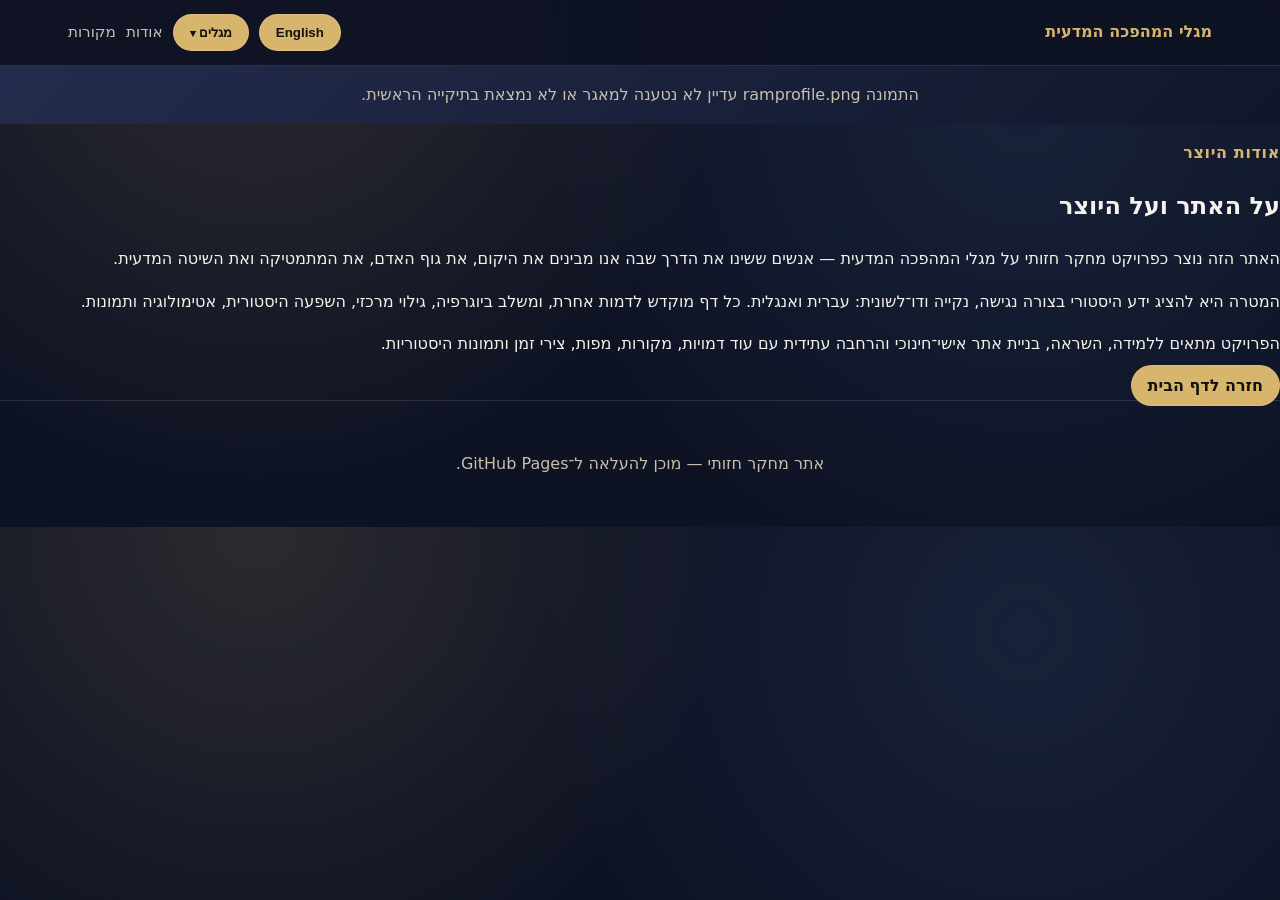
==== about.html @ ae146258 "Add about page with profile image" ====
<!doctype html>
<html lang="he" dir="rtl">
<head>
  <meta charset="utf-8" />
  <meta name="viewport" content="width=device-width,initial-scale=1" />
  <title>אודות | מגלי המהפכה המדעית</title>
  <link rel="stylesheet" href="styles.css" />
</head>
<body>
<header class="site-header">
  <nav class="nav">
    <a class="brand" href="index.html">מגלי המהפכה המדעית</a>
    <div class="nav-actions">
      <button id="langBtn" class="pill">English</button>
      <div class="discoverers-menu">
        <button id="discoverersBtn" class="pill menu-button" aria-expanded="false" data-i18n="discoverersBtn">מגלים</button>
        <div id="discoverersPanel" class="discoverers-panel" aria-hidden="true"></div>
      </div>
      <a href="about.html" class="nav-link" data-i18n="navAbout">אודות</a>
      <a href="index.html#sources" class="nav-link" data-i18n="navSources">מקורות</a>
    </div>
  </nav>
</header>

<main class="about-main">
  <section class="about-card">
    <div class="about-image-wrap">
      <img class="about-photo" src="ramprofile.png" alt="תמונת פרופיל של יוצר האתר" onerror="this.outerHTML='<div class=&quot;fallback about-fallback&quot;>התמונה ramprofile.png עדיין לא נטענה למאגר או לא נמצאת בתיקייה הראשית.</div>'">
    </div>
    <div class="about-content">
      <p class="eyebrow" data-i18n="aboutEyebrow">אודות היוצר</p>
      <h1 data-i18n="aboutTitle">על האתר ועל היוצר</h1>
      <p data-i18n="aboutTextOne">האתר הזה נוצר כפרויקט מחקר חזותי על מגלי המהפכה המדעית — אנשים ששינו את הדרך שבה אנו מבינים את היקום, את גוף האדם, את המתמטיקה ואת השיטה המדעית.</p>
      <p data-i18n="aboutTextTwo">המטרה היא להציג ידע היסטורי בצורה נגישה, נקייה ודו־לשונית: עברית ואנגלית. כל דף מוקדש לדמות אחרת, ומשלב ביוגרפיה, גילוי מרכזי, השפעה היסטורית, אטימולוגיה ותמונות.</p>
      <p data-i18n="aboutTextThree">הפרויקט מתאים ללמידה, השראה, בניית אתר אישי־חינוכי והרחבה עתידית עם עוד דמויות, מקורות, מפות, צירי זמן ותמונות היסטוריות.</p>
      <a class="button" href="index.html" data-i18n="aboutBack">חזרה לדף הבית</a>
    </div>
  </section>
</main>

<footer>
  <p data-i18n="footer">אתר מחקר חזותי — מוכן להעלאה ל־GitHub Pages.</p>
</footer>

<script src="data.js"></script>
<script src="app.js"></script>
</body>
</html>
---- styles.css ----
:root{
  --bg:#0e1324;
  --panel:#161d35;
  --panel2:#1e2745;
  --text:#f4f2ea;
  --muted:#c8c0ad;
  --accent:#d7b56d;
  --line:rgba(255,255,255,.12);
  --shadow:0 22px 60px rgba(0,0,0,.35);
}
*{box-sizing:border-box}
html{scroll-behavior:smooth}
body{
  margin:0;
  font-family: system-ui, -apple-system, "Segoe UI", Arial, sans-serif;
  background:
    radial-gradient(circle at 20% 0%, rgba(215,181,109,.15), transparent 30rem),
    radial-gradient(circle at 80% 20%, rgba(88,123,192,.14), transparent 30rem),
    var(--bg);
  color:var(--text);
  line-height:1.65;
}
a{color:inherit}
.site-header{
  position:relative;
  z-index:20;
  background:rgba(14,19,36,.94);
  border-bottom:1px solid var(--line);
}
.nav{
  max-width:1180px;
  margin:auto;
  display:flex;
  align-items:center;
  justify-content:space-between;
  padding:14px 18px;
  gap:16px;
}
.brand{font-weight:800;text-decoration:none;color:var(--accent)}
.nav-actions{display:flex;align-items:center;gap:10px;flex-wrap:wrap}
.nav-link{text-decoration:none;color:var(--muted);font-size:.95rem}
.pill,.button{
  border:1px solid var(--line);
  border-radius:999px;
  background:var(--accent);
  color:#14120b;
  font-weight:700;
  padding:10px 16px;
  cursor:pointer;
  text-decoration:none;
}
.menu-button:after{content:" ▾";font-size:.85em}
.discoverers-menu{position:relative}
.discoverers-panel{
  position:absolute;
  top:calc(100% + 10px);
  inset-inline-end:0;
  width:min(360px,86vw);
  max-height:360px;
  overflow-y:auto;
  display:none;
  background:rgba(22,29,53,.98);
  border:1px solid var(--line);
  border-radius:22px;
  box-shadow:var(--shadow);
  padding:10px;
}
.discoverers-panel[aria-hidden="false"]{display:block}
.discoverer-link{
  display:grid;
  grid-template-columns:54px 1fr;
  gap:12px;
  align-items:center;
  padding:10px;
  text-decoration:none;
  border-radius:16px;
  border:1px solid transparent;
}
.discoverer-link:hover{background:rgba(255,255,255,.06);border-color:var(--line)}
.discoverer-link img{width:54px;height:54px;border-radius:14px;object-fit:cover;background:#10172c}
.discoverer-link strong{color:var(--accent);display:block;line-height:1.2}
.discoverer-link span{color:var(--muted);font-size:.88rem}
.hero{
  max-width:1180px;
  margin:auto;
  padding:72px 18px 36px;
}
.compact-hero{padding-bottom:18px}
.hero h1{font-size:clamp(2.4rem,6vw,5.8rem);line-height:1.05;margin:0 0 18px}
.hero p{font-size:1.15rem;color:var(--muted);max-width:780px}
.eyebrow{color:var(--accent);font-weight:800;letter-spacing:.04em}
.section{max-width:1180px;margin:auto;padding:38px 18px}
.home-section{padding-top:20px}
.section-head h2{font-size:clamp(1.7rem,3.4vw,3rem);margin:.1em 0 .55em}
.cards{display:grid;grid-template-columns:repeat(3,1fr);gap:18px}
.card{
  background:linear-gradient(145deg, rgba(255,255,255,.07), rgba(255,255,255,.03));
  border:1px solid var(--line);
  border-radius:28px;
  box-shadow:var(--shadow);
  overflow:hidden;
  transition:.2s transform,.2s border-color;
}
.card:hover{transform:translateY(-4px);border-color:rgba(215,181,109,.55)}
.card-media{display:grid;grid-template-columns:1fr 1fr;height:210px;background:#10172c}
.card-media img{width:100%;height:100%;object-fit:cover}
.fallback{
  display:flex;align-items:center;justify-content:center;text-align:center;
  color:var(--muted);padding:16px;background:linear-gradient(135deg,#242c4d,#10172c);
}
.card-body{padding:18px}
.card h3{font-size:1.35rem;margin:0 0 4px;color:var(--accent)}
.meta{color:var(--muted);font-size:.94rem;margin:0 0 12px}
.card-actions{display:flex;gap:10px;flex-wrap:wrap;margin-top:14px}
.sources ul{background:rgba(255,255,255,.05);border:1px solid var(--line);border-radius:24px;padding:24px 46px}
footer{text-align:center;color:var(--muted);padding:34px;border-top:1px solid var(--line)}
.profile-main{max-width:1180px;margin:auto;padding:36px 18px 70px}
.back-link{display:inline-flex;margin:10px 0 24px;color:var(--accent);text-decoration:none;font-weight:700}
.profile-hero{
  display:grid;
  grid-template-columns:.9fr 1.1fr;
  gap:28px;
  align-items:start;
  background:linear-gradient(145deg, rgba(255,255,255,.07), rgba(255,255,255,.03));
  border:1px solid var(--line);
  border-radius:30px;
  box-shadow:var(--shadow);
  padding:24px;
}
.profile-images{display:grid;gap:14px}
.profile-images img{width:100%;border-radius:22px;border:1px solid var(--line);background:#10172c;object-fit:cover}
.profile-portrait{max-height:520px}
.profile-visual{max-height:280px}
.profile-content h1{font-size:clamp(2rem,5vw,4.5rem);line-height:1.05;margin:0 0 10px;color:var(--accent)}
.info-table{width:100%;border-collapse:collapse;margin:18px 0}
.info-table th,.info-table td{border-bottom:1px solid var(--line);padding:10px;text-align:start;vertical-align:top}
.info-table th{color:var(--accent);width:34%}
.detail-grid{display:grid;grid-template-columns:1fr 1fr;gap:18px;margin-top:22px}
.detail-box,.etymology div{
  background:rgba(255,255,255,.055);
  border:1px solid var(--line);
  border-radius:18px;
  padding:16px;
}
.etymology{display:grid;gap:10px;margin-top:12px}
@media(max-width:900px){
  .cards,.profile-hero,.detail-grid{grid-template-columns:1fr}
  .cards{gap:14px}
  .nav{align-items:flex-start;flex-direction:column}
  .discoverers-panel{inset-inline-start:0;inset-inline-end:auto}
}
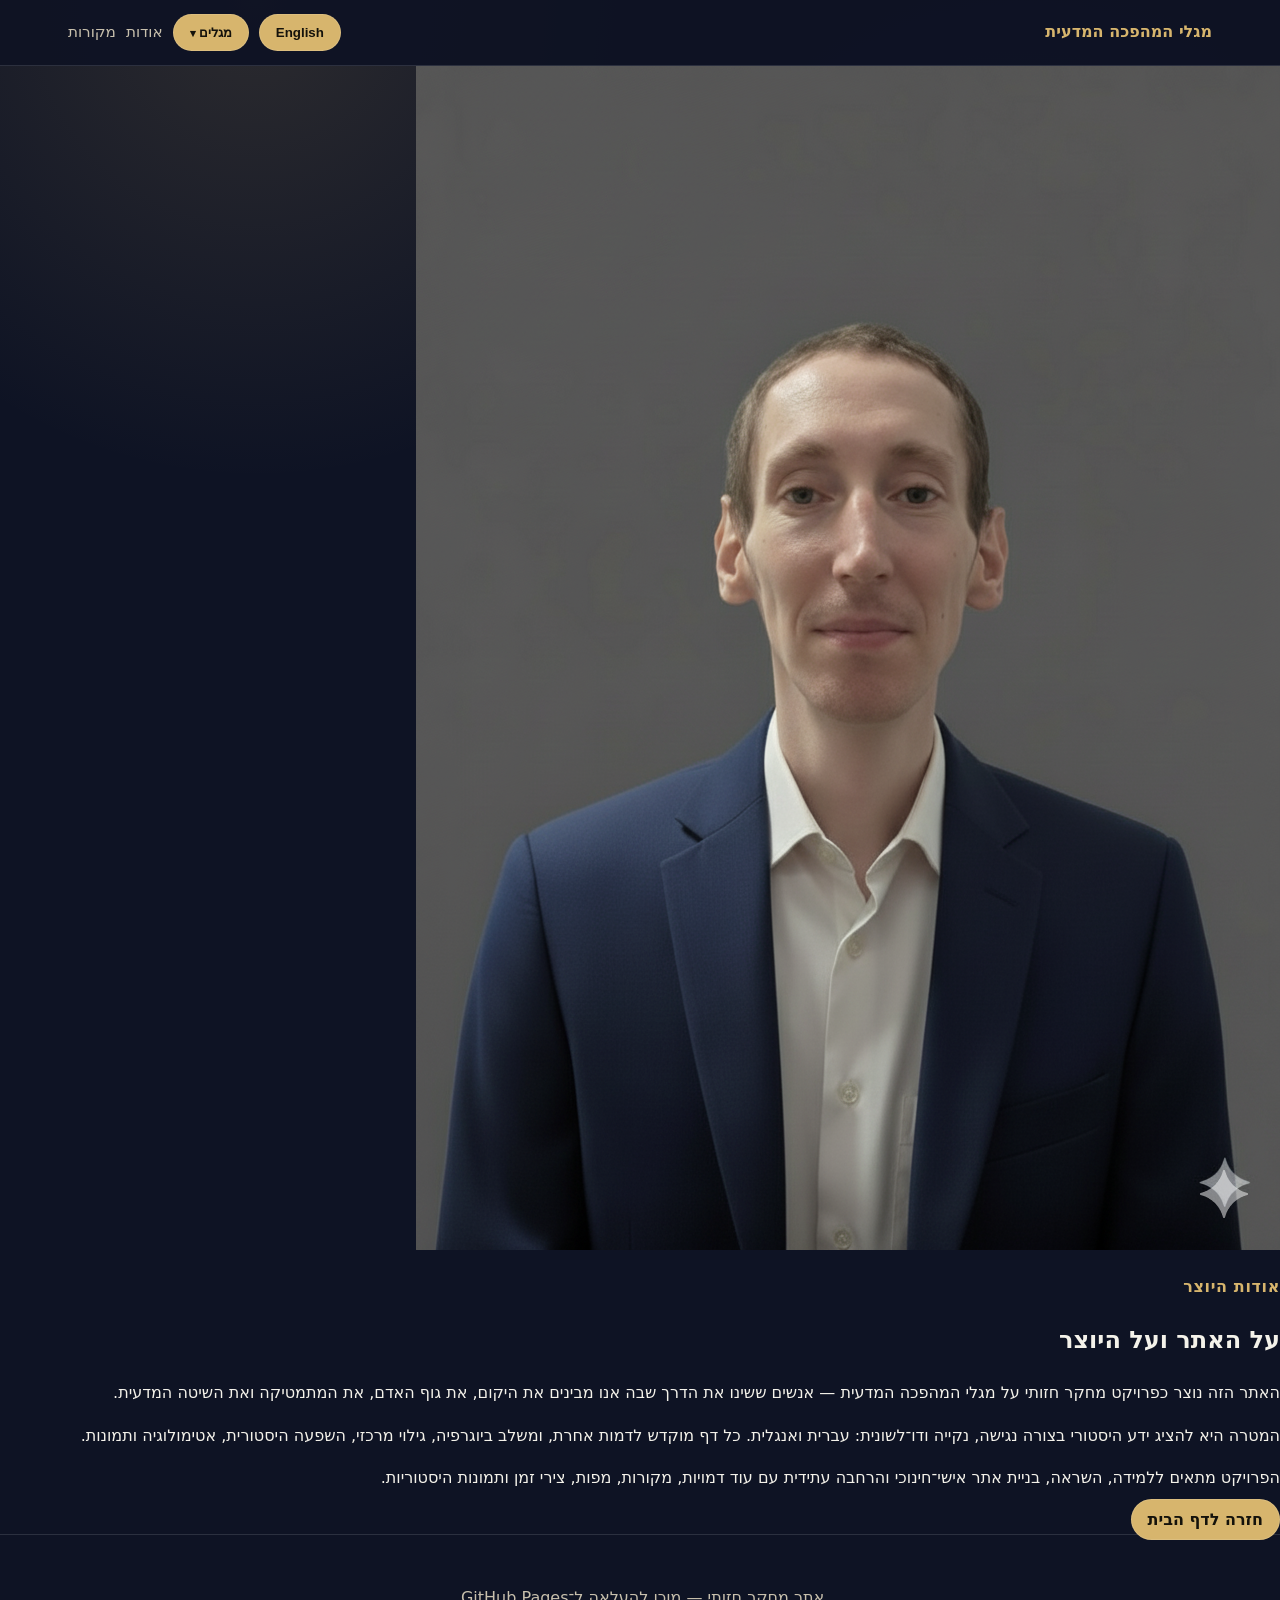
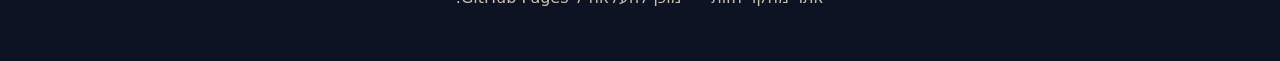
==== commit 5b0a93ac: "Fix about page profile image path" ====
--- a/about.html
+++ b/about.html
@@ -25,7 +25,7 @@
 <main class="about-main">
   <section class="about-card">
     <div class="about-image-wrap">
-      <img class="about-photo" src="ramprofile.png" alt="תמונת פרופיל של יוצר האתר" onerror="this.outerHTML='<div class=&quot;fallback about-fallback&quot;>התמונה ramprofile.png עדיין לא נטענה למאגר או לא נמצאת בתיקייה הראשית.</div>'">
+      <img class="about-photo" src="assets/people/ramprofile.png" alt="תמונת פרופיל של יוצר האתר" onerror="this.outerHTML='<div class=&quot;fallback about-fallback&quot;>התמונה assets/people/ramprofile.png עדיין לא נטענה או שהשם שלה שונה.</div>'">
     </div>
     <div class="about-content">
       <p class="eyebrow" data-i18n="aboutEyebrow">אודות היוצר</p>
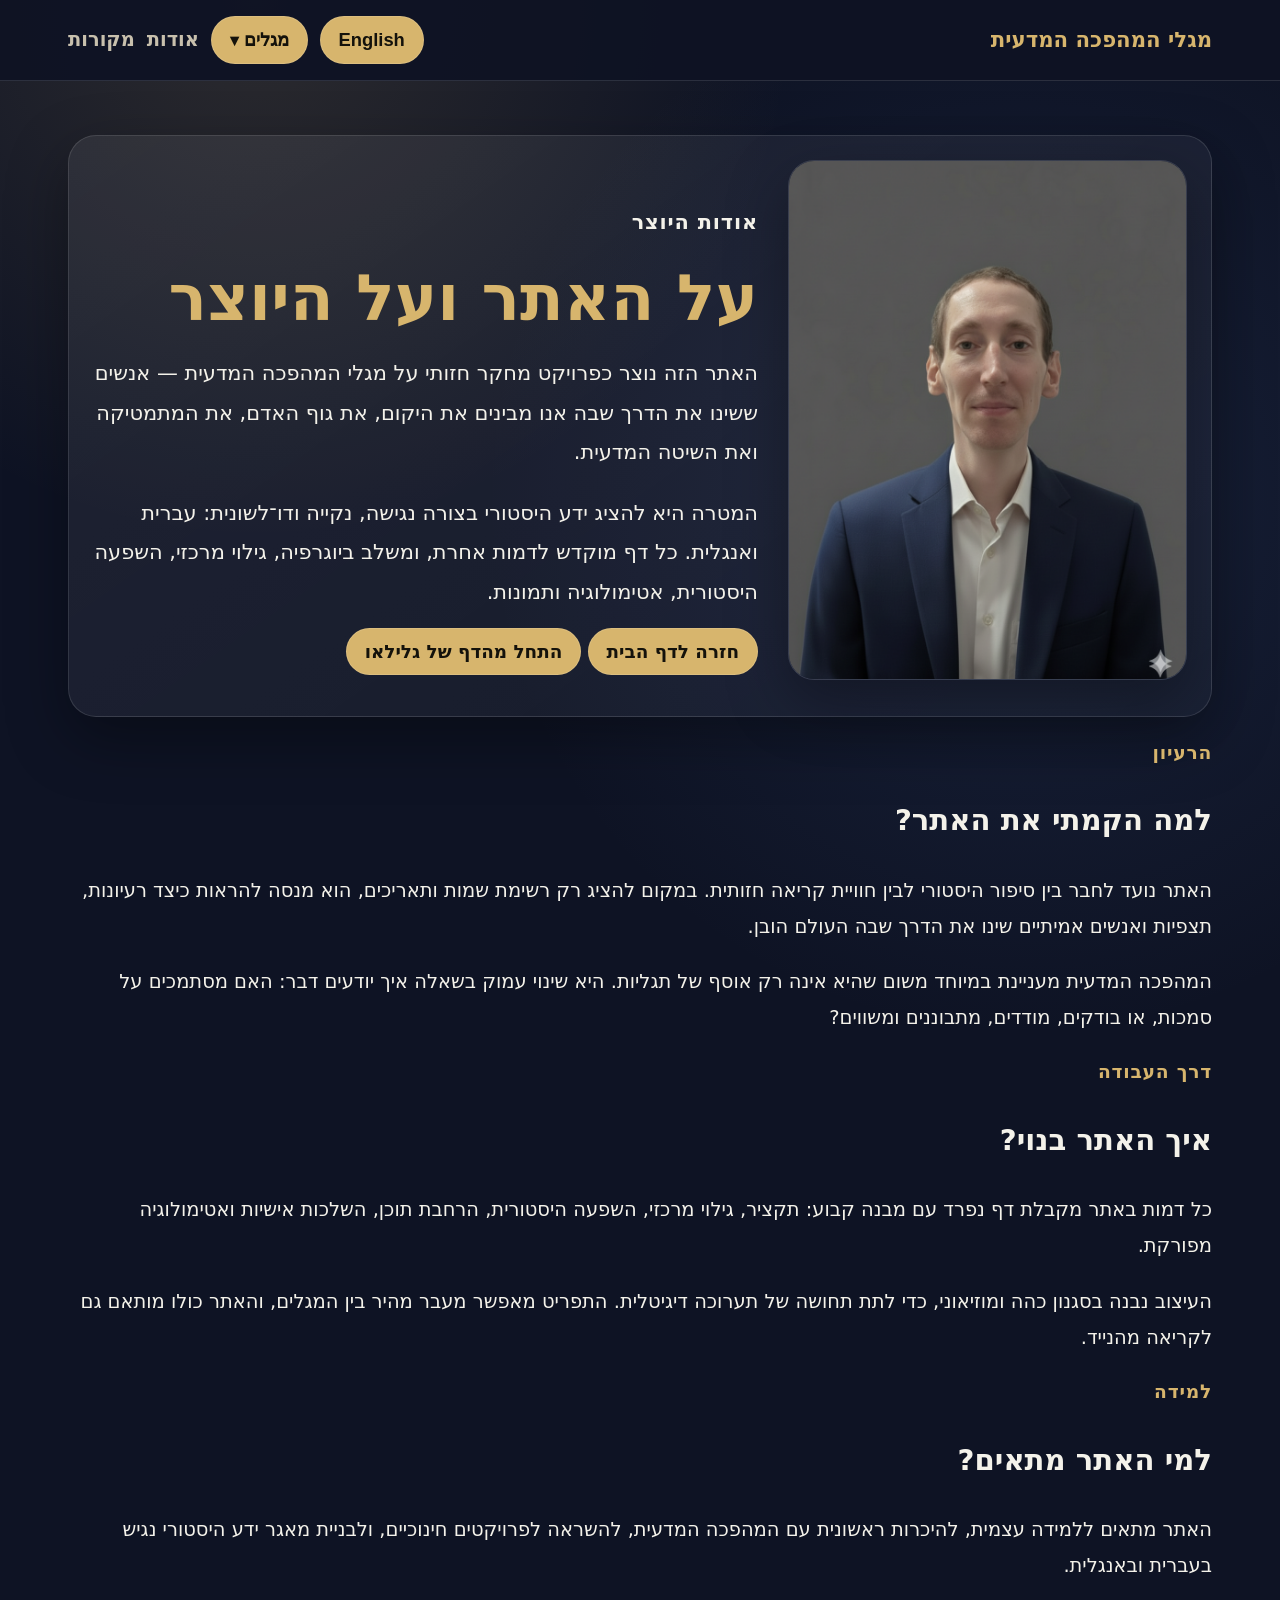
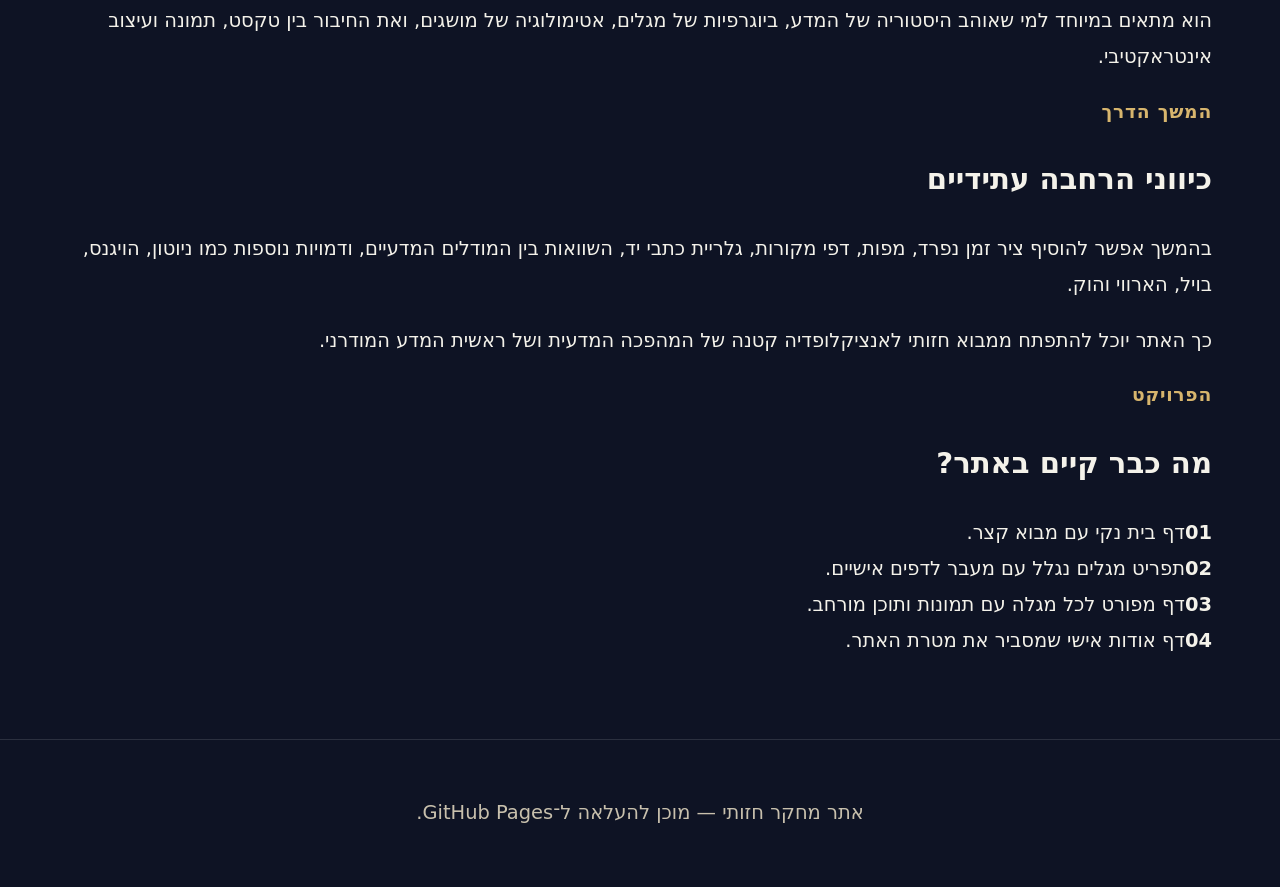
==== commit a138ec4f: "Upgrade about page with richer personal project sections" ====
--- a/about.html
+++ b/about.html
@@ -22,18 +22,61 @@
   </nav>
 </header>
 
-<main class="about-main">
-  <section class="about-card">
+<main class="about-main upgraded-about">
+  <section class="about-card about-hero-card">
     <div class="about-image-wrap">
       <img class="about-photo" src="assets/people/ramprofile.png" alt="תמונת פרופיל של יוצר האתר" onerror="this.outerHTML='<div class=&quot;fallback about-fallback&quot;>התמונה assets/people/ramprofile.png עדיין לא נטענה או שהשם שלה שונה.</div>'">
     </div>
     <div class="about-content">
       <p class="eyebrow" data-i18n="aboutEyebrow">אודות היוצר</p>
       <h1 data-i18n="aboutTitle">על האתר ועל היוצר</h1>
-      <p data-i18n="aboutTextOne">האתר הזה נוצר כפרויקט מחקר חזותי על מגלי המהפכה המדעית — אנשים ששינו את הדרך שבה אנו מבינים את היקום, את גוף האדם, את המתמטיקה ואת השיטה המדעית.</p>
+      <p class="lead" data-i18n="aboutTextOne">האתר הזה נוצר כפרויקט מחקר חזותי על מגלי המהפכה המדעית — אנשים ששינו את הדרך שבה אנו מבינים את היקום, את גוף האדם, את המתמטיקה ואת השיטה המדעית.</p>
       <p data-i18n="aboutTextTwo">המטרה היא להציג ידע היסטורי בצורה נגישה, נקייה ודו־לשונית: עברית ואנגלית. כל דף מוקדש לדמות אחרת, ומשלב ביוגרפיה, גילוי מרכזי, השפעה היסטורית, אטימולוגיה ותמונות.</p>
-      <p data-i18n="aboutTextThree">הפרויקט מתאים ללמידה, השראה, בניית אתר אישי־חינוכי והרחבה עתידית עם עוד דמויות, מקורות, מפות, צירי זמן ותמונות היסטוריות.</p>
-      <a class="button" href="index.html" data-i18n="aboutBack">חזרה לדף הבית</a>
+      <div class="about-actions">
+        <a class="button" href="index.html" data-i18n="aboutBack">חזרה לדף הבית</a>
+        <a class="button secondary-button" href="discoverer.html?id=galileo" data-i18n="aboutStart">התחל מהדף של גלילאו</a>
+      </div>
+    </div>
+  </section>
+
+  <section class="about-grid">
+    <article class="about-panel">
+      <p class="eyebrow" data-i18n="aboutWhyEyebrow">הרעיון</p>
+      <h2 data-i18n="aboutWhyTitle">למה הקמתי את האתר?</h2>
+      <p data-i18n="aboutWhyTextOne">האתר נועד לחבר בין סיפור היסטורי לבין חוויית קריאה חזותית. במקום להציג רק רשימת שמות ותאריכים, הוא מנסה להראות כיצד רעיונות, תצפיות ואנשים אמיתיים שינו את הדרך שבה העולם הובן.</p>
+      <p data-i18n="aboutWhyTextTwo">המהפכה המדעית מעניינת במיוחד משום שהיא אינה רק אוסף של תגליות. היא שינוי עמוק בשאלה איך יודעים דבר: האם מסתמכים על סמכות, או בודקים, מודדים, מתבוננים ומשווים?</p>
+    </article>
+
+    <article class="about-panel">
+      <p class="eyebrow" data-i18n="aboutMethodEyebrow">דרך העבודה</p>
+      <h2 data-i18n="aboutMethodTitle">איך האתר בנוי?</h2>
+      <p data-i18n="aboutMethodTextOne">כל דמות באתר מקבלת דף נפרד עם מבנה קבוע: תקציר, גילוי מרכזי, השפעה היסטורית, הרחבת תוכן, השלכות אישיות ואטימולוגיה מפורקת.</p>
+      <p data-i18n="aboutMethodTextTwo">העיצוב נבנה בסגנון כהה ומוזיאוני, כדי לתת תחושה של תערוכה דיגיטלית. התפריט מאפשר מעבר מהיר בין המגלים, והאתר כולו מותאם גם לקריאה מהנייד.</p>
+    </article>
+
+    <article class="about-panel">
+      <p class="eyebrow" data-i18n="aboutLearningEyebrow">למידה</p>
+      <h2 data-i18n="aboutLearningTitle">למי האתר מתאים?</h2>
+      <p data-i18n="aboutLearningTextOne">האתר מתאים ללמידה עצמית, להיכרות ראשונית עם המהפכה המדעית, להשראה לפרויקטים חינוכיים, ולבניית מאגר ידע היסטורי נגיש בעברית ובאנגלית.</p>
+      <p data-i18n="aboutLearningTextTwo">הוא מתאים במיוחד למי שאוהב היסטוריה של המדע, ביוגרפיות של מגלים, אטימולוגיה של מושגים, ואת החיבור בין טקסט, תמונה ועיצוב אינטראקטיבי.</p>
+    </article>
+
+    <article class="about-panel">
+      <p class="eyebrow" data-i18n="aboutFutureEyebrow">המשך הדרך</p>
+      <h2 data-i18n="aboutFutureTitle">כיווני הרחבה עתידיים</h2>
+      <p data-i18n="aboutFutureTextOne">בהמשך אפשר להוסיף ציר זמן נפרד, מפות, דפי מקורות, גלריית כתבי יד, השוואות בין המודלים המדעיים, ודמויות נוספות כמו ניוטון, הויגנס, בויל, הארווי והוק.</p>
+      <p data-i18n="aboutFutureTextTwo">כך האתר יוכל להתפתח ממבוא חזותי לאנציקלופדיה קטנה של המהפכה המדעית ושל ראשית המדע המודרני.</p>
+    </article>
+  </section>
+
+  <section class="about-timeline-preview">
+    <p class="eyebrow" data-i18n="aboutProjectEyebrow">הפרויקט</p>
+    <h2 data-i18n="aboutProjectTitle">מה כבר קיים באתר?</h2>
+    <div class="about-steps">
+      <div><strong>01</strong><span data-i18n="aboutStepOne">דף בית נקי עם מבוא קצר.</span></div>
+      <div><strong>02</strong><span data-i18n="aboutStepTwo">תפריט מגלים נגלל עם מעבר לדפים אישיים.</span></div>
+      <div><strong>03</strong><span data-i18n="aboutStepThree">דף מפורט לכל מגלה עם תמונות ותוכן מורחב.</span></div>
+      <div><strong>04</strong><span data-i18n="aboutStepFour">דף אודות אישי שמסביר את מטרת האתר.</span></div>
     </div>
   </section>
 </main>
--- a/styles.css
+++ b/styles.css
@@ -9,7 +9,7 @@
   --shadow:0 22px 60px rgba(0,0,0,.35);
 }
 *{box-sizing:border-box}
-html{scroll-behavior:smooth}
+html{scroll-behavior:smooth;font-size:18px}
 body{
   margin:0;
   font-family: system-ui, -apple-system, "Segoe UI", Arial, sans-serif;
@@ -18,9 +18,11 @@
     radial-gradient(circle at 80% 20%, rgba(88,123,192,.14), transparent 30rem),
     var(--bg);
   color:var(--text);
-  line-height:1.65;
+  line-height:1.85;
+  font-size:1.08rem;
 }
 a{color:inherit}
+p,li,td,th{font-size:1.08rem}
 .site-header{
   position:relative;
   z-index:20;
@@ -33,65 +35,76 @@
   display:flex;
   align-items:center;
   justify-content:space-between;
-  padding:14px 18px;
+  padding:16px 18px;
   gap:16px;
 }
-.brand{font-weight:800;text-decoration:none;color:var(--accent)}
-.nav-actions{display:flex;align-items:center;gap:10px;flex-wrap:wrap}
-.nav-link{text-decoration:none;color:var(--muted);font-size:.95rem}
+.brand{font-weight:850;text-decoration:none;color:var(--accent);font-size:1.18rem}
+.nav-actions{display:flex;align-items:center;gap:12px;flex-wrap:wrap}
+.nav-link{text-decoration:none;color:var(--muted);font-size:1.08rem;font-weight:700}
 .pill,.button{
   border:1px solid var(--line);
   border-radius:999px;
   background:var(--accent);
   color:#14120b;
-  font-weight:700;
-  padding:10px 16px;
+  font-weight:800;
+  font-size:1.02rem;
+  padding:12px 18px;
   cursor:pointer;
   text-decoration:none;
 }
-.menu-button:after{content:" ▾";font-size:.85em}
+.menu-button:after{content:" ▾";font-size:.9em}
 .discoverers-menu{position:relative}
 .discoverers-panel{
   position:absolute;
   top:calc(100% + 10px);
   inset-inline-end:0;
-  width:min(360px,86vw);
-  max-height:360px;
+  width:min(390px,88vw);
+  max-height:420px;
   overflow-y:auto;
   display:none;
   background:rgba(22,29,53,.98);
   border:1px solid var(--line);
   border-radius:22px;
   box-shadow:var(--shadow);
-  padding:10px;
+  padding:12px;
 }
 .discoverers-panel[aria-hidden="false"]{display:block}
 .discoverer-link{
   display:grid;
-  grid-template-columns:54px 1fr;
-  gap:12px;
+  grid-template-columns:62px 1fr;
+  gap:14px;
   align-items:center;
-  padding:10px;
+  padding:12px;
   text-decoration:none;
   border-radius:16px;
   border:1px solid transparent;
 }
 .discoverer-link:hover{background:rgba(255,255,255,.06);border-color:var(--line)}
-.discoverer-link img{width:54px;height:54px;border-radius:14px;object-fit:cover;background:#10172c}
-.discoverer-link strong{color:var(--accent);display:block;line-height:1.2}
-.discoverer-link span{color:var(--muted);font-size:.88rem}
+.discoverer-link img{width:62px;height:62px;border-radius:15px;object-fit:cover;background:#10172c}
+.discoverer-link strong{color:var(--accent);display:block;line-height:1.25;font-size:1.08rem}
+.discoverer-link span{color:var(--muted);font-size:1rem}
 .hero{
   max-width:1180px;
   margin:auto;
-  padding:72px 18px 36px;
+  padding:76px 18px 40px;
 }
-.compact-hero{padding-bottom:18px}
-.hero h1{font-size:clamp(2.4rem,6vw,5.8rem);line-height:1.05;margin:0 0 18px}
-.hero p{font-size:1.15rem;color:var(--muted);max-width:780px}
-.eyebrow{color:var(--accent);font-weight:800;letter-spacing:.04em}
-.section{max-width:1180px;margin:auto;padding:38px 18px}
-.home-section{padding-top:20px}
-.section-head h2{font-size:clamp(1.7rem,3.4vw,3rem);margin:.1em 0 .55em}
+.compact-hero{padding-bottom:20px}
+.hero h1{font-size:clamp(2.6rem,6vw,6rem);line-height:1.08;margin:0 0 20px}
+.hero p{font-size:1.28rem;color:var(--muted);max-width:880px;line-height:1.85}
+.eyebrow{color:var(--accent);font-weight:850;letter-spacing:.04em;font-size:1.04rem}
+.section{max-width:1180px;margin:auto;padding:42px 18px}
+.home-section{padding-top:24px}
+.section-head h2{font-size:clamp(2rem,3.7vw,3.4rem);margin:.1em 0 .55em}
+.intro-columns{display:grid;grid-template-columns:repeat(3,1fr);gap:18px}
+.intro-columns article,
+.about-card{
+  background:linear-gradient(145deg, rgba(255,255,255,.07), rgba(255,255,255,.03));
+  border:1px solid var(--line);
+  border-radius:28px;
+  box-shadow:var(--shadow);
+  padding:24px;
+}
+.intro-columns h3{color:var(--accent);font-size:1.35rem;margin-top:0}
 .cards{display:grid;grid-template-columns:repeat(3,1fr);gap:18px}
 .card{
   background:linear-gradient(145deg, rgba(255,255,255,.07), rgba(255,255,255,.03));
@@ -106,46 +119,71 @@
 .card-media img{width:100%;height:100%;object-fit:cover}
 .fallback{
   display:flex;align-items:center;justify-content:center;text-align:center;
-  color:var(--muted);padding:16px;background:linear-gradient(135deg,#242c4d,#10172c);
+  color:var(--muted);padding:18px;background:linear-gradient(135deg,#242c4d,#10172c);
+  font-size:1.05rem;
 }
-.card-body{padding:18px}
-.card h3{font-size:1.35rem;margin:0 0 4px;color:var(--accent)}
-.meta{color:var(--muted);font-size:.94rem;margin:0 0 12px}
+.card-body{padding:20px}
+.card h3{font-size:1.55rem;margin:0 0 6px;color:var(--accent)}
+.meta{color:var(--muted);font-size:1.05rem;margin:0 0 14px}
 .card-actions{display:flex;gap:10px;flex-wrap:wrap;margin-top:14px}
-.sources ul{background:rgba(255,255,255,.05);border:1px solid var(--line);border-radius:24px;padding:24px 46px}
-footer{text-align:center;color:var(--muted);padding:34px;border-top:1px solid var(--line)}
-.profile-main{max-width:1180px;margin:auto;padding:36px 18px 70px}
-.back-link{display:inline-flex;margin:10px 0 24px;color:var(--accent);text-decoration:none;font-weight:700}
+.sources ul{background:rgba(255,255,255,.05);border:1px solid var(--line);border-radius:24px;padding:28px 48px}
+footer{text-align:center;color:var(--muted);padding:36px;border-top:1px solid var(--line);font-size:1rem}
+.profile-main{max-width:1240px;margin:auto;padding:38px 18px 76px}
+.back-link{display:inline-flex;margin:10px 0 24px;color:var(--accent);text-decoration:none;font-weight:800;font-size:1.1rem}
 .profile-hero{
   display:grid;
-  grid-template-columns:.9fr 1.1fr;
-  gap:28px;
+  grid-template-columns:.82fr 1.18fr;
+  gap:30px;
   align-items:start;
   background:linear-gradient(145deg, rgba(255,255,255,.07), rgba(255,255,255,.03));
   border:1px solid var(--line);
   border-radius:30px;
   box-shadow:var(--shadow);
-  padding:24px;
+  padding:28px;
 }
-.profile-images{display:grid;gap:14px}
+.profile-images{display:grid;gap:16px}
 .profile-images img{width:100%;border-radius:22px;border:1px solid var(--line);background:#10172c;object-fit:cover}
-.profile-portrait{max-height:520px}
-.profile-visual{max-height:280px}
-.profile-content h1{font-size:clamp(2rem,5vw,4.5rem);line-height:1.05;margin:0 0 10px;color:var(--accent)}
-.info-table{width:100%;border-collapse:collapse;margin:18px 0}
-.info-table th,.info-table td{border-bottom:1px solid var(--line);padding:10px;text-align:start;vertical-align:top}
-.info-table th{color:var(--accent);width:34%}
-.detail-grid{display:grid;grid-template-columns:1fr 1fr;gap:18px;margin-top:22px}
+.profile-portrait{max-height:540px}
+.profile-visual{max-height:300px}
+.profile-content h1{font-size:clamp(2.3rem,5vw,4.8rem);line-height:1.08;margin:0 0 12px;color:var(--accent)}
+.info-table{width:100%;border-collapse:collapse;margin:22px 0;font-size:1.08rem}
+.info-table th,.info-table td{border-bottom:1px solid var(--line);padding:14px 12px;text-align:start;vertical-align:top;line-height:1.75}
+.info-table th{color:var(--accent);width:34%;font-size:1.08rem}
+.detail-grid{display:grid;grid-template-columns:1fr 1fr;gap:20px;margin-top:24px}
 .detail-box,.etymology div{
   background:rgba(255,255,255,.055);
   border:1px solid var(--line);
   border-radius:18px;
-  padding:16px;
+  padding:20px;
 }
-.etymology{display:grid;gap:10px;margin-top:12px}
+.detail-box.wide{grid-column:1 / -1}
+.detail-box h2{font-size:1.55rem;color:var(--accent);margin:0 0 12px}
+.detail-box p{font-size:1.12rem;line-height:1.9;margin:0 0 1em}
+.detail-box p:last-child{margin-bottom:0}
+.etymology{display:grid;gap:12px;margin-top:12px}
+.etymology div{font-size:1.08rem;line-height:1.8}
+.etymology strong{color:var(--accent);font-size:1.08rem}
+.about-main{max-width:1180px;margin:auto;padding:54px 18px 80px}
+.about-card{display:grid;grid-template-columns:.75fr 1.25fr;gap:30px;align-items:center}
+.about-photo{width:100%;max-height:520px;object-fit:cover;border-radius:26px;border:1px solid var(--line);box-shadow:var(--shadow)}
+.about-content h1{font-size:clamp(2.2rem,5vw,4.6rem);line-height:1.08;margin:0 0 18px;color:var(--accent)}
+.about-content p{font-size:1.16rem;line-height:1.9;color:var(--text)}
+.about-fallback{min-height:300px;border-radius:24px;border:1px solid var(--line)}
 @media(max-width:900px){
-  .cards,.profile-hero,.detail-grid{grid-template-columns:1fr}
+  html{font-size:19px}
+  body{font-size:1.12rem;line-height:1.9}
+  .cards,.profile-hero,.detail-grid,.intro-columns,.about-card{grid-template-columns:1fr}
   .cards{gap:14px}
   .nav{align-items:flex-start;flex-direction:column}
-  .discoverers-panel{inset-inline-start:0;inset-inline-end:auto}
+  .nav-actions{gap:10px}
+  .nav-link,.pill,.button{font-size:1.08rem}
+  .discoverers-panel{inset-inline-start:0;inset-inline-end:auto;width:min(420px,92vw)}
+  .hero{padding-top:52px}
+  .hero p{font-size:1.22rem}
+  .section{padding:34px 18px}
+  .profile-hero{padding:20px;border-radius:24px}
+  .detail-box{padding:18px}
+  .detail-box h2{font-size:1.42rem}
+  .detail-box p{font-size:1.08rem}
+  .sources ul{padding:22px 28px}
 }
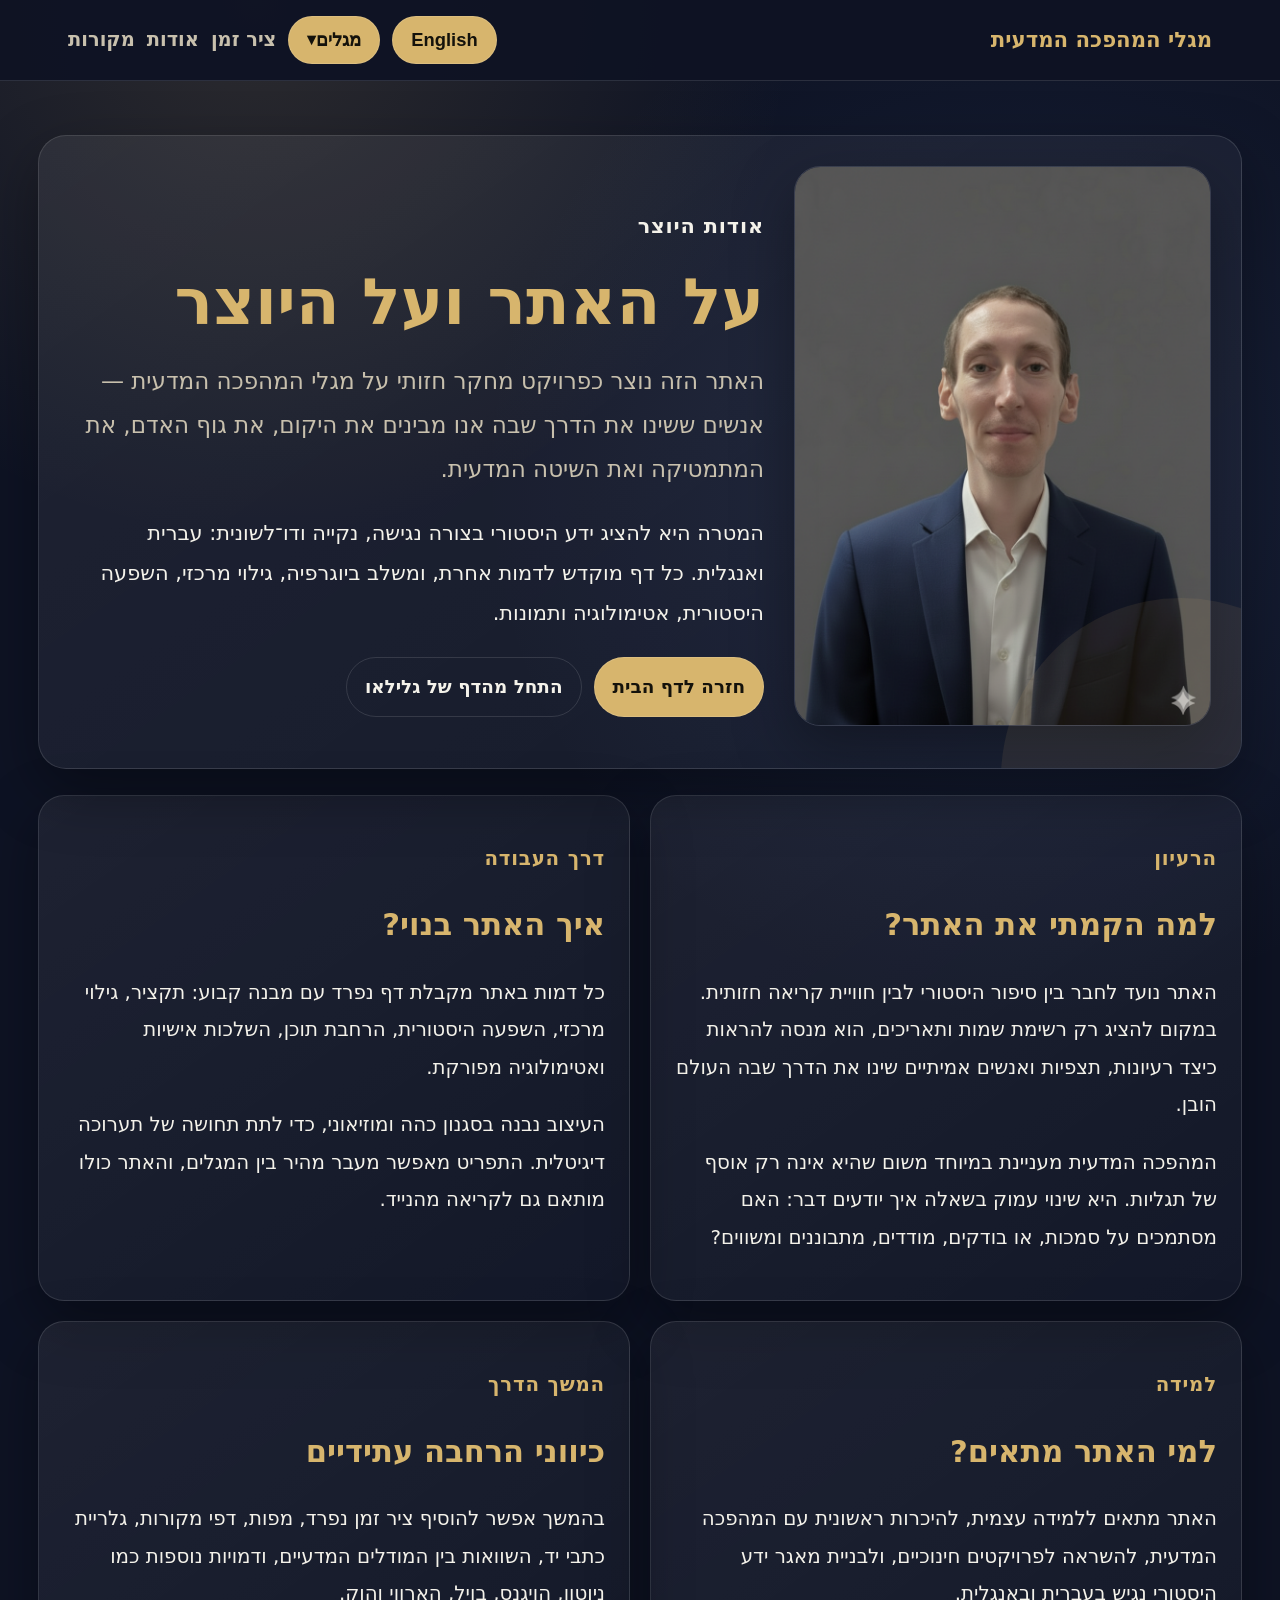
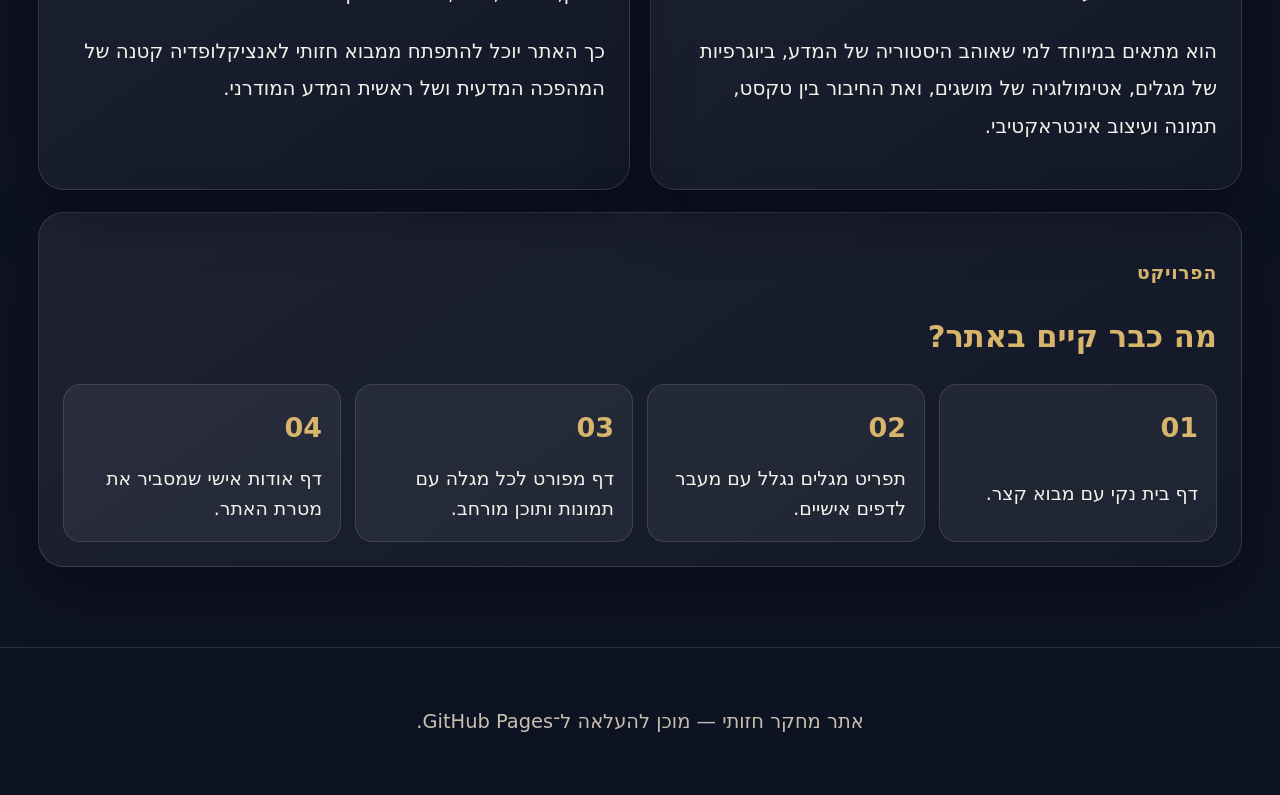
==== commit d2b830f3: "Add timeline link to about navigation" ====
--- a/about.html
+++ b/about.html
@@ -16,6 +16,7 @@
         <button id="discoverersBtn" class="pill menu-button" aria-expanded="false" data-i18n="discoverersBtn">מגלים</button>
         <div id="discoverersPanel" class="discoverers-panel" aria-hidden="true"></div>
       </div>
+      <a href="timeline.html" class="nav-link" data-i18n="navTimeline">ציר זמן</a>
       <a href="about.html" class="nav-link" data-i18n="navAbout">אודות</a>
       <a href="index.html#sources" class="nav-link" data-i18n="navSources">מקורות</a>
     </div>
--- a/styles.css
+++ b/styles.css
@@ -51,7 +51,11 @@
   padding:12px 18px;
   cursor:pointer;
   text-decoration:none;
-}
+  display:inline-flex;
+  align-items:center;
+  justify-content:center;
+}
+.secondary-button{background:transparent;color:var(--text)}
 .menu-button:after{content:" ▾";font-size:.9em}
 .discoverers-menu{position:relative}
 .discoverers-panel{
@@ -164,15 +168,36 @@
 .etymology div{font-size:1.08rem;line-height:1.8}
 .etymology strong{color:var(--accent);font-size:1.08rem}
 .about-main{max-width:1180px;margin:auto;padding:54px 18px 80px}
+.upgraded-about{max-width:1240px}
 .about-card{display:grid;grid-template-columns:.75fr 1.25fr;gap:30px;align-items:center}
-.about-photo{width:100%;max-height:520px;object-fit:cover;border-radius:26px;border:1px solid var(--line);box-shadow:var(--shadow)}
-.about-content h1{font-size:clamp(2.2rem,5vw,4.6rem);line-height:1.08;margin:0 0 18px;color:var(--accent)}
+.about-hero-card{padding:30px;margin-bottom:26px;position:relative;overflow:hidden}
+.about-hero-card:before{content:"";position:absolute;inset:auto -10% -30% auto;width:360px;height:360px;border-radius:50%;background:rgba(215,181,109,.09);pointer-events:none}
+.about-photo{width:100%;max-height:560px;object-fit:cover;border-radius:26px;border:1px solid var(--line);box-shadow:var(--shadow)}
+.about-content{position:relative;z-index:1}
+.about-content h1{font-size:clamp(2.4rem,5vw,4.9rem);line-height:1.08;margin:0 0 18px;color:var(--accent)}
 .about-content p{font-size:1.16rem;line-height:1.9;color:var(--text)}
+.about-content .lead{font-size:1.28rem;color:var(--muted)}
+.about-actions{display:flex;gap:12px;flex-wrap:wrap;margin-top:24px}
 .about-fallback{min-height:300px;border-radius:24px;border:1px solid var(--line)}
+.about-grid{display:grid;grid-template-columns:1fr 1fr;gap:20px;margin-top:24px}
+.about-panel,.about-timeline-preview{
+  background:linear-gradient(145deg, rgba(255,255,255,.065), rgba(255,255,255,.025));
+  border:1px solid var(--line);
+  border-radius:26px;
+  box-shadow:var(--shadow);
+  padding:24px;
+}
+.about-panel h2,.about-timeline-preview h2{font-size:1.7rem;color:var(--accent);margin:.2em 0 .5em}
+.about-panel p{font-size:1.1rem;line-height:1.9}
+.about-timeline-preview{margin-top:22px}
+.about-steps{display:grid;grid-template-columns:repeat(4,1fr);gap:14px;margin-top:18px}
+.about-steps div{background:rgba(255,255,255,.055);border:1px solid var(--line);border-radius:18px;padding:18px;display:grid;gap:10px}
+.about-steps strong{font-size:1.5rem;color:var(--accent)}
+.about-steps span{font-size:1.05rem;color:var(--text);line-height:1.6}
 @media(max-width:900px){
   html{font-size:19px}
   body{font-size:1.12rem;line-height:1.9}
-  .cards,.profile-hero,.detail-grid,.intro-columns,.about-card{grid-template-columns:1fr}
+  .cards,.profile-hero,.detail-grid,.intro-columns,.about-card,.about-grid,.about-steps{grid-template-columns:1fr}
   .cards{gap:14px}
   .nav{align-items:flex-start;flex-direction:column}
   .nav-actions{gap:10px}
@@ -186,4 +211,7 @@
   .detail-box h2{font-size:1.42rem}
   .detail-box p{font-size:1.08rem}
   .sources ul{padding:22px 28px}
-}
+  .about-main{padding-top:34px}
+  .about-hero-card,.about-panel,.about-timeline-preview{padding:20px;border-radius:24px}
+  .about-content .lead{font-size:1.16rem}
+}
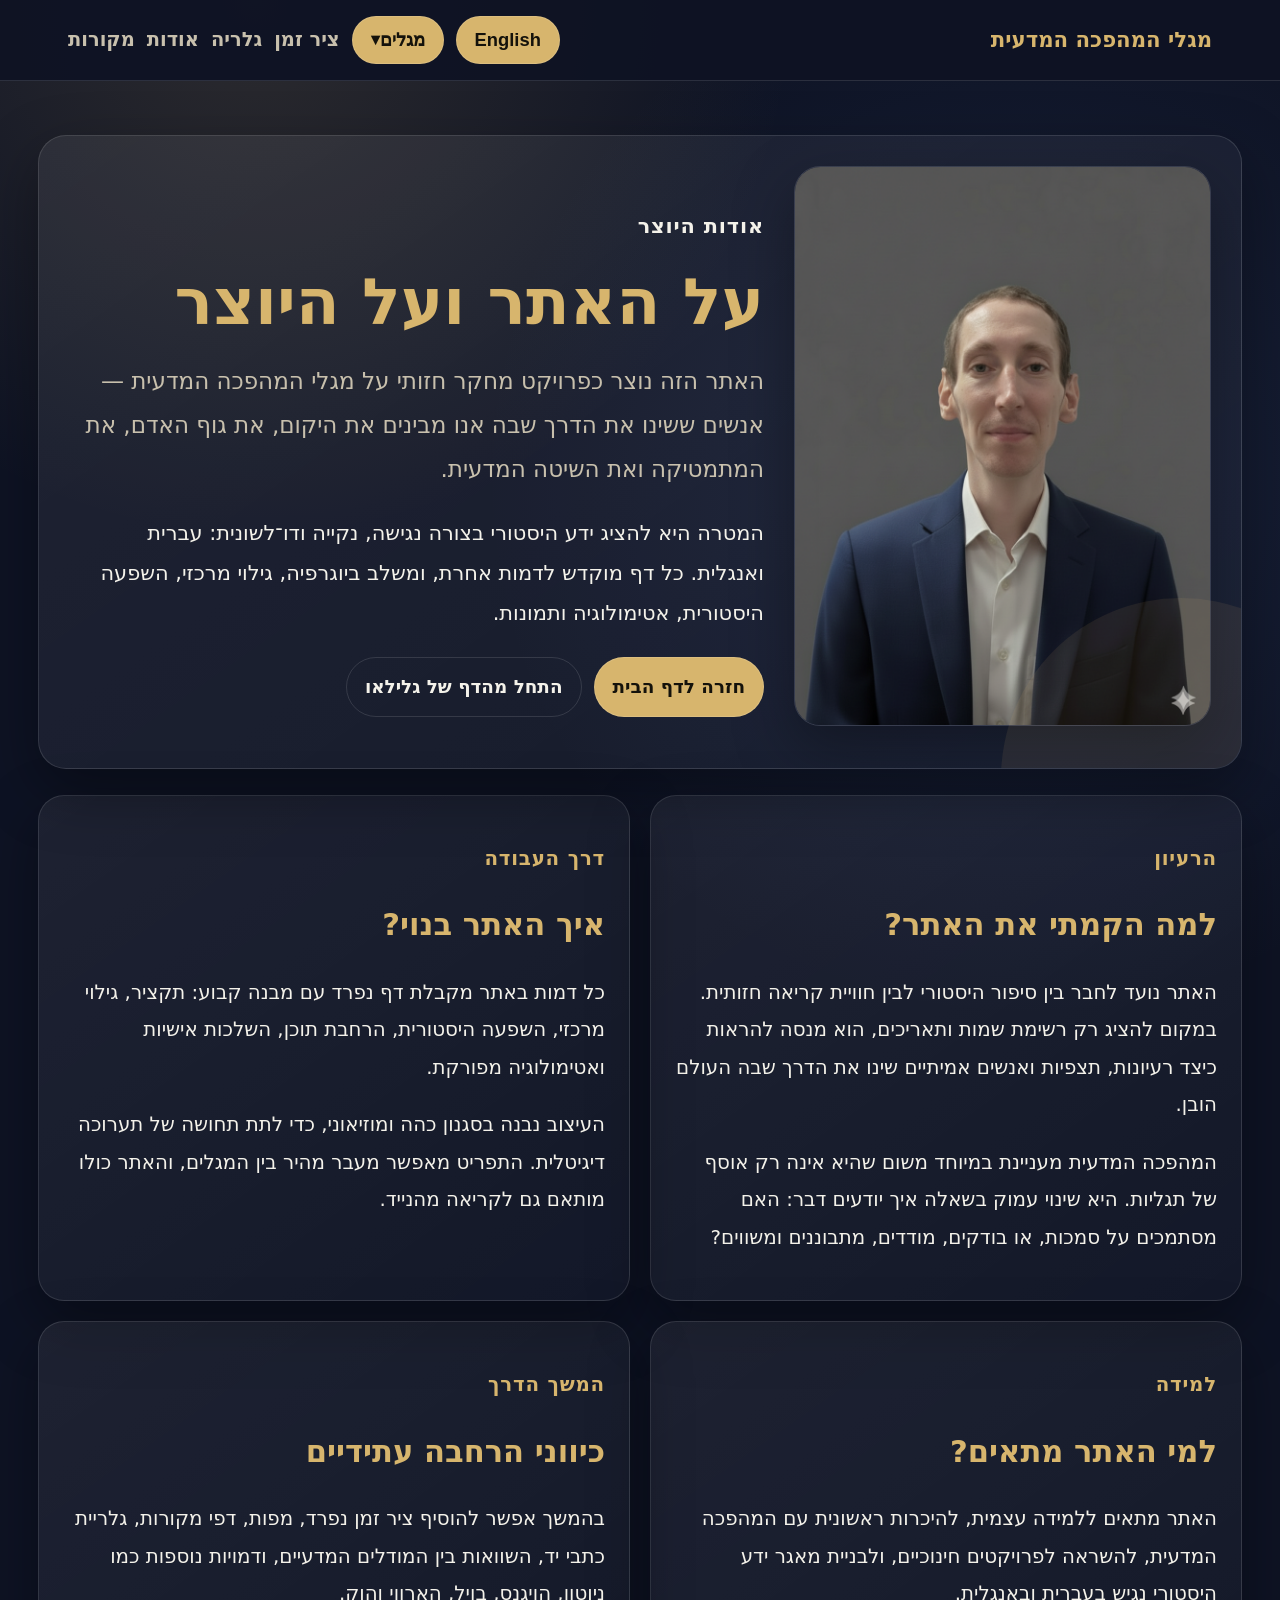
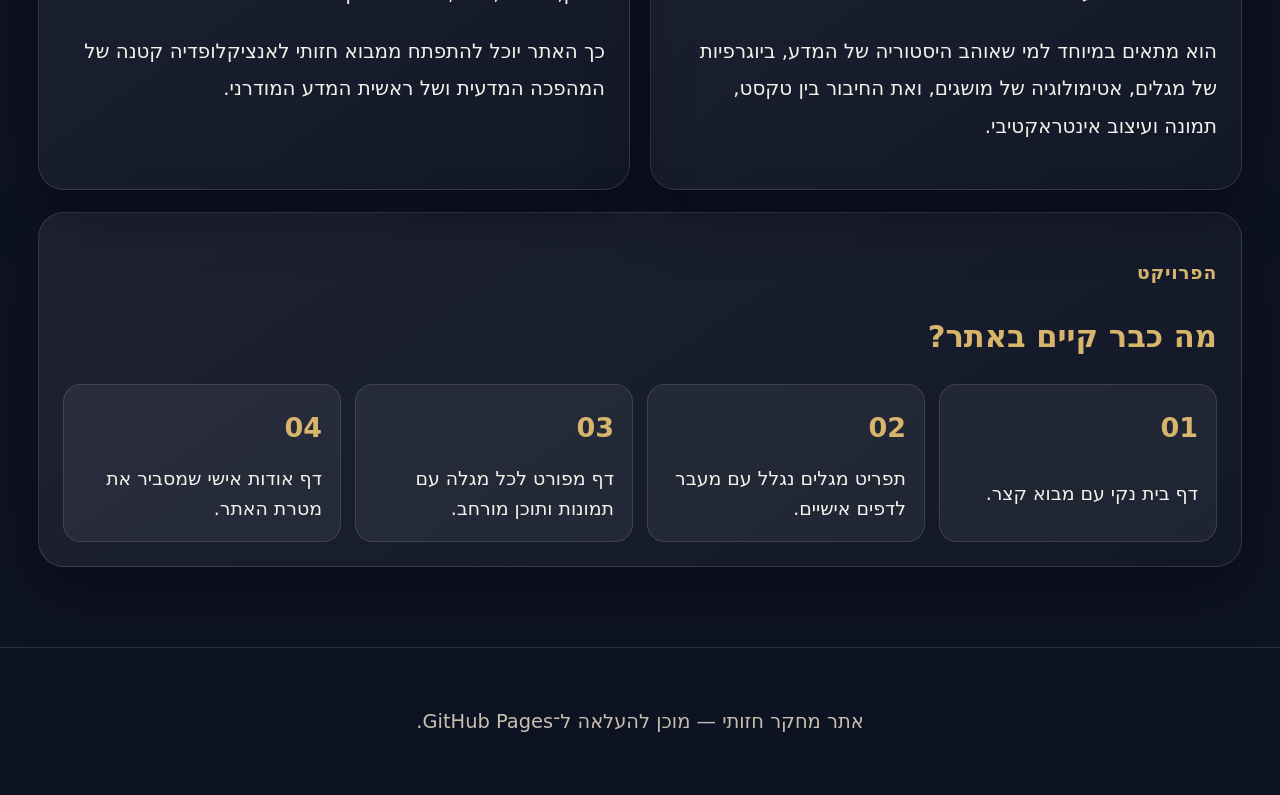
==== commit 7ae04c23: "Add gallery link to about navigation" ====
--- a/about.html
+++ b/about.html
@@ -17,6 +17,7 @@
         <div id="discoverersPanel" class="discoverers-panel" aria-hidden="true"></div>
       </div>
       <a href="timeline.html" class="nav-link" data-i18n="navTimeline">ציר זמן</a>
+      <a href="gallery.html" class="nav-link" data-i18n="navGallery">גלריה</a>
       <a href="about.html" class="nav-link" data-i18n="navAbout">אודות</a>
       <a href="index.html#sources" class="nav-link" data-i18n="navSources">מקורות</a>
     </div>
@@ -88,5 +89,6 @@
 
 <script src="data.js"></script>
 <script src="app.js"></script>
+<script src="nav-extra.js"></script>
 </body>
 </html>
